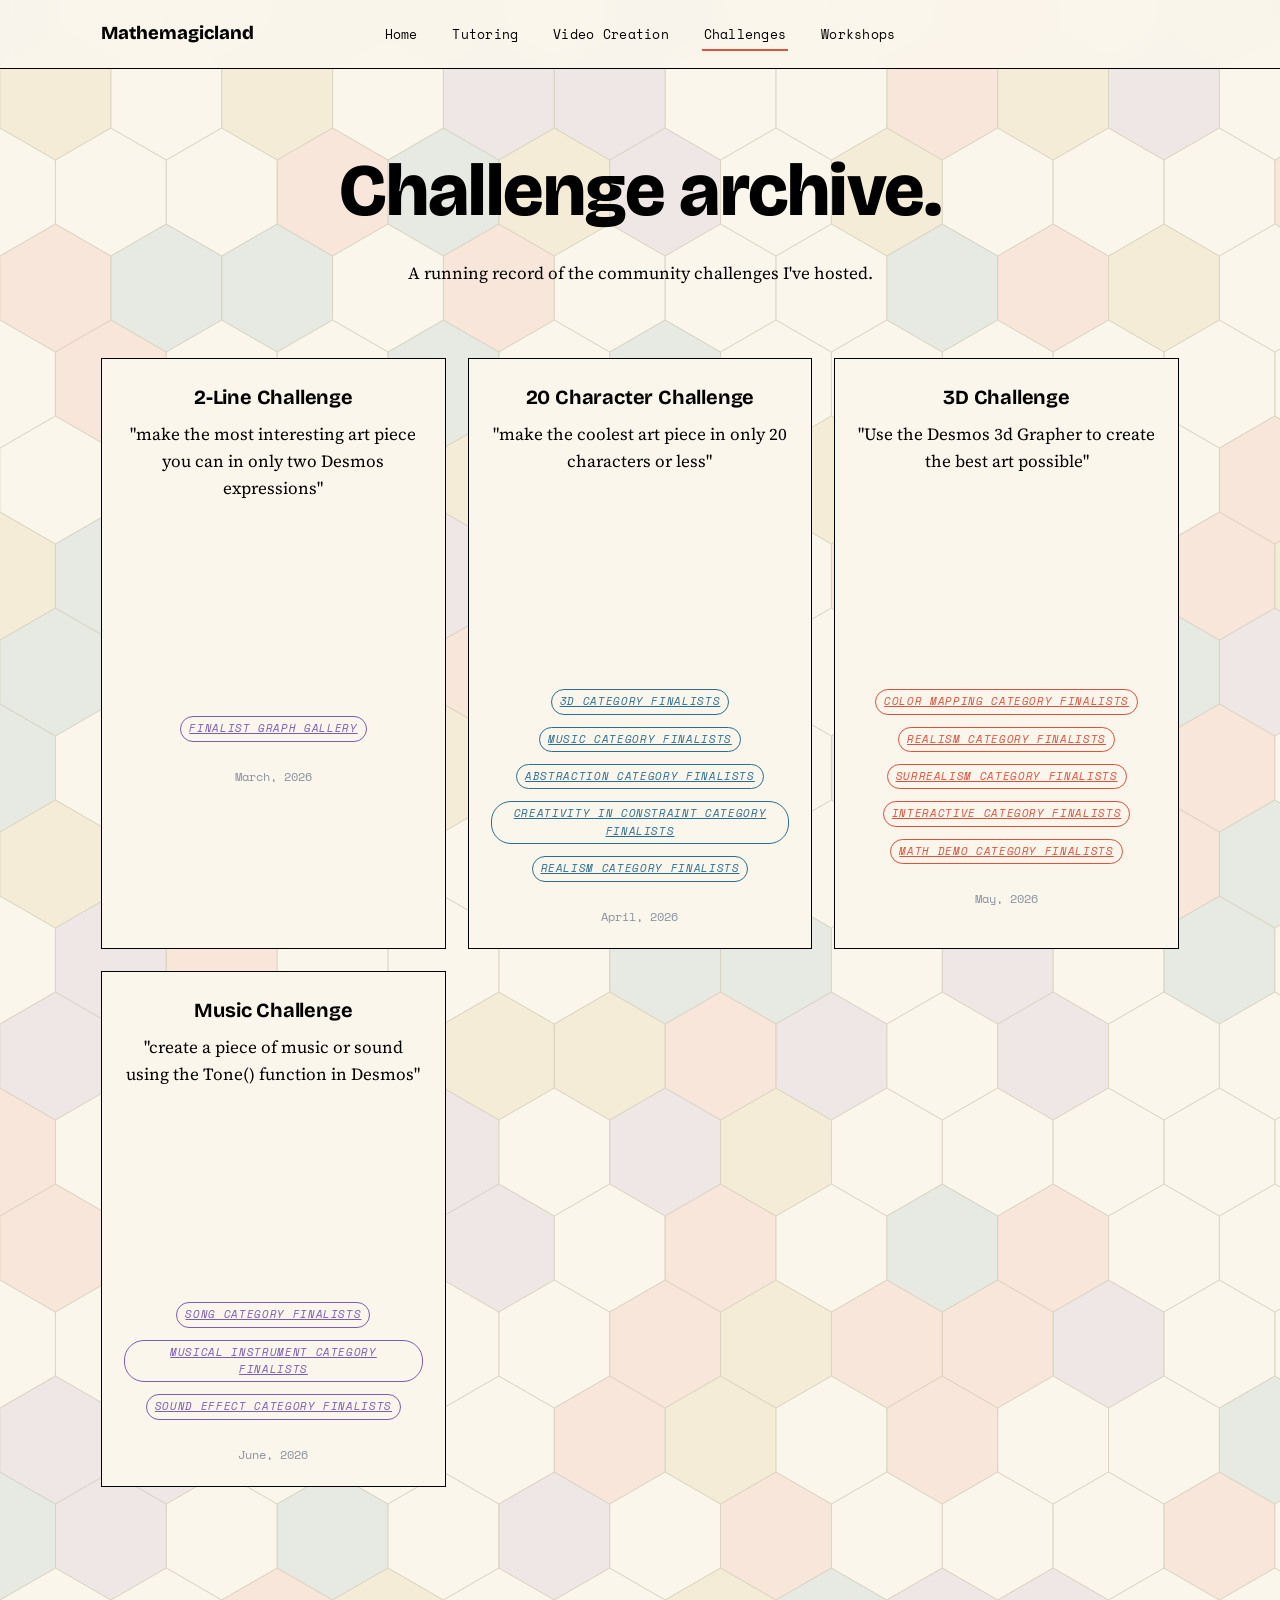
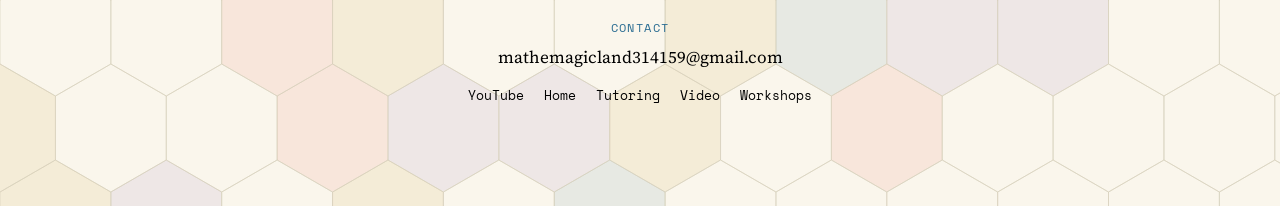
==== challenges.html @ 8447f12d "Update challenges.html" ====
<!DOCTYPE html>
<html lang="en">
<head>
<meta charset="UTF-8">
<meta name="viewport" content="width=device-width, initial-scale=1.0">
<title>Challenges — Mathemagicland</title>
<meta name="description" content="An archive of past math/art community challenges from Mathemagicland">
<link rel="stylesheet" href="styles.css">
</head>
<body>

<canvas id="tess-bg" data-pattern="hex" data-refresh="5000"></canvas>

<nav class="site-nav">
  <div class="wrap">
    <a href="index.html" class="brand">Mathemagicland</a>
    <button class="nav-toggle" aria-label="Toggle menu">☰</button>
    <ul class="axis">
      <li><a href="index.html">Home</a></li>
      <li><a href="tutoring.html">Tutoring</a></li>
      <li><a href="video.html">Video Creation</a></li>
      <li><a href="challenges.html" class="current">Challenges</a></li>
      <li><a href="workshops.html">Workshops</a></li>
    </ul>
  </div>
</nav>

<header class="page-head">
  <div class="wrap">
    <h1>Challenge archive.</h1>
    <p class="lede">A running record of the community challenges I've hosted.</p>
  </div>
</header>

<section class="section flush-top">
  <div class="wrap">

  <!--Challenges Below-->

    <div class="card-grid">

      <div class="entry-card both">
            <h3>2-Line Challenge</h3>
            <p>"make the most interesting art piece you can in only two Desmos expressions"</p>
            <div class="video-wrap">
                        <iframe src="https://www.youtube.com/embed/YP_yj82X9kw" 
            title="YouTube video player" frameborder="0" allow="accelerometer; autoplay; clipboard-write;
            encrypted-media; gyroscope; picture-in-picture; web-share" referrerpolicy="strict-origin-when-cross-origin" 
                                        allowfullscreen></iframe>
            </div>
        <p></p>
            <span class="tag"><a href="https://www.desmos.com/gallery/08b8bf99-3876-432d-94b6-0004c85d20b6"><i>finalist graph gallery</i></a></span>
            <span class="date">March, 2026</span>
      </div>

      <div class="entry-card math">
         <h3>20 Character Challenge</h3>
            <p>"make the coolest art piece in only 20 characters or less"</p>
            <div class="video-wrap">
                       <iframe src="https://www.youtube.com/embed/cPri7Gv6X_w" title="YouTube video player" frameborder="0" 
                         allow="accelerometer; autoplay; clipboard-write; encrypted-media; gyroscope; picture-in-picture; web-share" referrerpolicy="strict-origin-when-cross-origin" allowfullscreen></iframe>
            </div>
        <p></p>
            <span class="tag"><a href="https://www.desmos.com/gallery/427d6b84-806f-45e0-b39b-6c33a992835c"><i>3D Category Finalists</i></a></span>
        <span class="tag"><a href="https://www.desmos.com/gallery/54435933-4370-4e3a-8f76-04eab42cde30"><i>Music Category Finalists</i></a></span>
        <span class="tag"><a href="https://www.desmos.com/gallery/c8a64727-065f-4803-8e3b-3153d8072898"><i>Abstraction Category Finalists</i></a></span>
        <span class="tag"><a href="https://www.desmos.com/gallery/799be42c-d607-4fb6-b92b-c40622599358"><i>Creativity in Constraint Category Finalists</i></a></span>
        <span class="tag"><a href="https://www.desmos.com/gallery/b06c77b8-6867-4b2b-9108-06a1726b68d6"><i>Realism Category Finalists</i></a></span>
            <span class="date">April, 2026</span>
      </div>

      <div class="entry-card art">
       <h3>3D Challenge</h3>
            <p>"Use the Desmos 3d Grapher to create the best art possible"</p>
            <div class="video-wrap">
                       <iframe src="https://youtube.com/embed/MHpWMYcDH28" title="YouTube video player" frameborder="0" 
                         allow="accelerometer; autoplay; clipboard-write; encrypted-media; gyroscope; picture-in-picture; web-share" referrerpolicy="strict-origin-when-cross-origin" allowfullscreen></iframe>
            </div>
        <p></p>
            <span class="tag"><a href="https://www.desmos.com/gallery/3be7f4eb-bb11-43cf-bf9e-919743e15bd7"><i>Color Mapping Category Finalists</i></a></span>
        <span class="tag"><a href="https://www.desmos.com/gallery/ea9c82d2-cd48-4a79-9981-7f6c39a835a6"><i>Realism Category Finalists</i></a></span>
        <span class="tag"><a href="https://www.desmos.com/gallery/3a5a3919-6522-4514-af4d-6afd0338c0b8"><i>Surrealism Category Finalists</i></a></span>
        <span class="tag"><a href="https://www.desmos.com/gallery/a3e279d8-af18-4db0-a04d-f477d5e6a93b"><i>Interactive Category Finalists</i></a></span>
        <span class="tag"><a href="https://www.desmos.com/gallery/a13056d3-f1ac-40cd-92a3-825a06f16737"><i>Math Demo Category Finalists</i></a></span>
            <span class="date">May, 2026</span>

    </div>

          <div class="entry-card both">
            <h3>Music Challenge</h3>
            <p>"create a piece of music or sound using the Tone() function in Desmos"</p>
            <div class="video-wrap">
                        <iframe src="https://www.youtube.com/embed/trtC9TdVxsM" 
            title="YouTube video player" frameborder="0" allow="accelerometer; autoplay; clipboard-write;
            encrypted-media; gyroscope; picture-in-picture; web-share" referrerpolicy="strict-origin-when-cross-origin" 
                                        allowfullscreen></iframe>
            </div>
        <p></p>
            <span class="tag"><a href="https://www.desmos.com/gallery/4208356a-27d0-4092-a3fc-07f4e324a630"><i>Song Category Finalists</i></a></span>
        <span class="tag"><a href="https://www.desmos.com/gallery/365424d6-adcf-49f4-8053-2f6194c1eaa9"><i>Musical Instrument Category Finalists</i></a></span>
        <span class="tag"><a href="https://www.desmos.com/gallery/6a4d8ec9-4137-49db-829f-199ef13c4322"><i>Sound Effect Category Finalists</i></a></span>
            <span class="date">June, 2026</span>
      </div>

      
  </div>
</section>

<footer>
  <div class="wrap footer-row">
    <div>
      <span class="label">Contact</span>
      <a href="mailto:mathemagicland314159@gmail.com">mathemagicland314159@gmail.com</a>
    </div>
    <div class="foot-links">
      <a href="https://www.youtube.com/@mathemagicland" target="_blank" rel="noopener">YouTube</a>
      <a href="index.html">Home</a>
      <a href="tutoring.html">Tutoring</a>
      <a href="video.html">Video</a>
      <a href="workshops.html">Workshops</a>
    </div>
  </div>
</footer>

<script src="script.js"></script>
</body>
</html>
---- styles.css ----
@import url('https://fonts.googleapis.com/css2?family=Bricolage+Grotesque:opsz,wght@12..96,400..800&family=Source+Serif+4:ital,opsz,wght@0,8..60,400..600;1,8..60,400..600&family=Space+Mono:wght@400;700&display=swap');

:root{
  --paper:      #FAF6EC;
  --paper-dim:  #F2ECDD;
  --grid:       #D8D2BE;
  --grid-soft:  #E7E1CE;
  --ink:        #000000;
  --ink-soft:   #000000;
  --ink-faint:  #8A93A0;

  --curve-red:   #E0503C;
  --curve-blue:  #2C6E93;
  --curve-gold:  #C6941F;
  --curve-violet:#7C5CB4;

  --display: 'Bricolage Grotesque', system-ui, sans-serif;
  --body:    'Source Serif 4', Georgia, serif;
  --mono:    'Space Mono', ui-monospace, monospace;

  --max-w: 1180px;
  --radius: 3px;
}

*{ box-sizing: border-box; }
html{ scroll-behavior: smooth; }

body{
  margin: 0;
  background: var(--paper);
  color: var(--ink);
  font-family: var(--body);
  font-size: 17px;
  line-height: 1.6;
  -webkit-font-smoothing: antialiased;
  text-align: center;
  position: relative;
}

/* Tessellation canvas: drawn by script.js, sits behind all content,
   scrolls with the page, covers the full document height. */
#tess-bg{
  position: absolute;
  top: 0; left: 0;
  width: 100%;
  z-index: 0;
  pointer-events: none;
  display: block;
}

body > *:not(#tess-bg){
  position: relative;
}

img{ max-width:100%; display:block; margin-left:auto; margin-right:auto; }
a{ color: inherit; }

::selection{ background: var(--curve-gold); color: var(--paper); }

:focus-visible{
  outline: 2.5px solid var(--curve-blue);
  outline-offset: 3px;
}

h1,h2,h3{
  font-family: var(--display);
  font-weight: 700;
  letter-spacing: -0.01em;
  margin: 0 0 0.4em;
  color: var(--ink);
}

h1{ font-size: clamp(2.6rem, 6vw, 4.6rem); font-weight: 800; line-height: 1.05; }
h2{ font-size: clamp(1.7rem, 3.4vw, 2.5rem); }
h3{ font-size: 1.25rem; }

p{ margin: 0 auto 1em; color: var(--ink-soft); max-width: 62ch; }

.label{
  font-family: var(--mono);
  font-size: 0.72rem;
  letter-spacing: 0.12em;
  text-transform: uppercase;
  color: var(--curve-blue);
}

.wrap{
  max-width: var(--max-w);
  margin: 0 auto;
  padding: 0 clamp(20px, 4vw, 56px);
}

/* ---------- Nav ---------- */

.site-nav{
  position: sticky;
  top: 0;
  z-index: 20;
  background: rgba(250,246,236,0.92);
  backdrop-filter: blur(6px);
  border-bottom: 1.5px solid var(--ink);
}

.site-nav .wrap{
  display: flex;
  align-items: center;
  justify-content: center;
  gap: 40px;
  height: 68px;
  position: relative;
}

.brand{
  font-family: var(--display);
  font-weight: 800;
  font-size: 1.15rem;
  text-decoration: none;
  color: var(--ink);
  position: absolute;
  left: clamp(20px, 4vw, 56px);
}

.axis{
  display: flex;
  align-items: center;
  justify-content: center;
  gap: clamp(14px, 2.4vw, 34px);
  list-style: none;
  margin: 0; padding: 0;
}

.axis li{ position: relative; }

.axis a{
  text-decoration: none;
  font-family: var(--mono);
  font-size: 0.82rem;
  letter-spacing: 0.02em;
  color: var(--ink-soft);
  padding: 6px 2px;
  position: relative;
}
.axis a::before{
  content: "";
  position: absolute;
  left: 0; right: 0; bottom: -1px;
  height: 2px;
  background: var(--curve-red);
  transform: scaleX(0);
  transform-origin: left;
  transition: transform .18s ease;
}
.axis a:hover::before,
.axis a.current::before{ transform: scaleX(1); }
.axis a.current{ color: var(--ink); }

.nav-toggle{ display:none; }

@media (max-width: 720px){
  .site-nav .wrap{ justify-content: flex-end; }
  .axis{
    position: fixed; inset: 68px 0 auto 0;
    background: var(--paper);
    border-bottom: 1.5px solid var(--ink);
    flex-direction: column;
    align-items: center;
    gap: 0;
    padding: 8px clamp(20px,4vw,56px) 18px;
    transform: translateY(-8px);
    opacity: 0;
    pointer-events: none;
    transition: all .18s ease;
  }
  .axis.open{ transform: translateY(0); opacity: 1; pointer-events: auto; }
  .axis li{ width: 100%; padding: 9px 0; border-bottom: 1px dashed var(--grid); }
  .nav-toggle{
    display: block;
    background: none; border: 1.5px solid var(--ink);
    width: 38px; height: 38px; border-radius: var(--radius);
    font-family: var(--mono); font-size: 1rem; cursor: pointer;
  }
}

/* ---------- Hero ---------- */

.hero{
  position: relative;
  padding: clamp(56px, 9vw, 100px) 0 clamp(40px, 6vw, 70px);
}

.hero-grid{
  display: flex;
  flex-direction: column;
  align-items: center;
  gap: 36px;
  max-width: 760px;
  margin: 0 auto;
}

.hero-art{ max-width: 480px; margin: 0 auto; }

.intersect-section{ padding-top: 0; }
.intersect-graph-wrap{
  max-width: 640px;
  margin: 0 auto;
}
.intersect-graph-wrap svg{ width: 100%; height: auto; }

.hero .eyebrow{
  display: inline-block;
  font-family: var(--mono);
  font-size: 0.78rem;
  color: var(--curve-red);
  margin-bottom: 16px;
}

.hero p.lede{
  font-size: 1.15rem;
  margin-top: 6px;
  color: var(--ink);
  font-weight: 500;
}

.hero-actions{
  display: flex; gap: 14px; flex-wrap: wrap;
  justify-content: center;
  margin-top: 12px;
}

/* ---------- Buttons ---------- */

.btn{
  font-family: var(--mono);
  font-size: 0.85rem;
  text-decoration: none;
  display: inline-flex; align-items: center; gap: 8px;
  padding: 12px 20px;
  border-radius: var(--radius);
  border: 1.5px solid var(--ink);
  color: var(--ink);
  transition: transform .12s ease, background .12s ease, color .12s ease;
  cursor: pointer;
  background: var(--paper);
}
.btn:hover{ transform: translateY(-2px); }

.btn-solid{ background: var(--ink); color: var(--paper); }
.btn-solid:hover{ background: #0f151d; }

.btn-red{ border-color: var(--curve-red); color: var(--curve-red); }
.btn-red:hover{ background: var(--curve-red); color: var(--paper); }

.btn-blue{ border-color: var(--curve-blue); color: var(--curve-blue); }
.btn-blue:hover{ background: var(--curve-blue); color: var(--paper); }

/* ---------- Plotted section cards (landing) ---------- */

.plot{
  padding: clamp(30px, 5vw, 60px) 0 clamp(60px, 8vw, 100px);
}

.plot-intro{
  display: flex; flex-direction: column; align-items: center;
  gap: 8px; margin-bottom: 34px;
  border-bottom: 1.5px solid var(--ink);
  padding-bottom: 18px;
}

.points{
  display: grid;
  grid-template-columns: repeat(4, 1fr);
  gap: 1.5px;
  background: var(--ink);
  border: 1.5px solid var(--ink);
}

@media (max-width: 980px){ .points{ grid-template-columns: repeat(2,1fr); } }
@media (max-width: 560px){ .points{ grid-template-columns: 1fr; } }

.point{
  background: var(--paper);
  padding: 30px 24px 26px;
  text-decoration: none;
  color: var(--ink);
  position: relative;
  min-height: 240px;
  display: flex;
  flex-direction: column;
  align-items: center;
  text-align: center;
  transition: background .15s ease;
}
.point:hover{ background: var(--paper-dim); }

.point .coord{
  font-family: var(--mono);
  font-size: 0.72rem;
  color: var(--ink-faint);
  margin-bottom: 20px;
}

.point h3{ margin-bottom: 10px; }
.point p{ font-size: 0.95rem; flex-grow: 1; }

.point .go{
  font-family: var(--mono);
  font-size: 0.78rem;
  margin-top: 16px;
  display: inline-flex; align-items: center; gap: 6px;
}
.point .go .arrow{ transition: transform .15s ease; }
.point:hover .go .arrow{ transform: translateX(4px); }

.point.c-red .coord{ color: var(--curve-red); }
.point.c-blue .coord{ color: var(--curve-blue); }
.point.c-gold .coord{ color: var(--curve-gold); }
.point.c-violet .coord{ color: var(--curve-violet); }

/* ---------- Inner page header ---------- */

.page-head{
  padding: clamp(46px, 7vw, 84px) 0 clamp(30px, 4vw, 46px);
}
.page-head .wrap{ max-width: 760px; }
.page-head .eyebrow{ color: var(--curve-blue); }

/* ---------- Content sections ---------- */

.section{
  padding: clamp(40px, 6vw, 72px) 0;
  border-bottom: 1px dashed var(--grid);
}
.section:last-of-type{ border-bottom: none; }


.section-tight{
  padding: 8px 0 28px;
}

.section.flush-top{ padding-top: 8px; }

.two-col{
  display: grid;
  grid-template-columns: 1fr 1fr;
  gap: clamp(30px, 5vw, 70px);
  text-align: center;
}
.two-col > div{ display: flex; flex-direction: column; align-items: center; }
@media (max-width: 820px){ .two-col{ grid-template-columns: 1fr; } }

.tick-list{
  list-style: none; margin: 0; padding: 0;
  max-width: 46ch; width: 100%;
}
.tick-list li{
  padding: 14px 0 14px 26px;
  position: relative;
  color: var(--ink-soft);
  text-align: left;
}
.tick-list li::before{
  content: "•";
  position: absolute; left: 4px; top: 13px;
  font-family: var(--mono);
  color: var(--ink);
}

/* ---------- Form ---------- */

.form-card{
  background: var(--paper-dim);
  border: 1.5px solid var(--ink);
  padding: clamp(24px, 4vw, 38px);
  border-radius: var(--radius);
  width: 100%;
  max-width: 460px;
  text-align: left;
}

.field{ margin-bottom: 20px; }
.field label{
  display:block;
  font-family: var(--mono);
  font-size: 0.75rem;
  letter-spacing: 0.04em;
  text-transform: uppercase;
  color: var(--ink-soft);
  margin-bottom: 7px;
}
.field input,
.field select,
.field textarea{
  width: 100%;
  font-family: var(--body);
  font-size: 1rem;
  color: var(--ink);
  background: var(--paper);
  border: 1.5px solid var(--grid);
  border-radius: var(--radius);
  padding: 11px 13px;
}
.field input:focus,
.field select:focus,
.field textarea:focus{
  border-color: var(--curve-blue);
  outline: none;
}
.field textarea{ min-height: 130px; resize: vertical; }

.form-note{
  font-family: var(--mono);
  font-size: 0.76rem;
  color: var(--ink-faint);
  margin-top: 14px;
}

/* ---------- Challenge / workshop cards ---------- */

.card-grid{
  display: grid;
  grid-template-columns: repeat(auto-fill, minmax(260px, 1fr));
  gap: 22px;
  text-align: center;
}

.video-wrap{
  position: relative;
  width: 100%;
  padding-top: 56.25%;
  margin: 12px auto 0;
  max-width: 92%;
}
.video-wrap iframe{
  position: absolute;
  top: 0; left: 0;
  width: 100%; height: 100%;
  border: 0;
}

.entry-card{
  border: 1.5px solid var(--ink);
  padding: 22px;
  background: var(--paper);
  position: relative;
  display: flex;
  flex-direction: column;
  align-items: center;
}
.entry-card .tag{
  font-family: var(--mono);
  font-size: 0.68rem;
  letter-spacing: 0.06em;
  text-transform: uppercase;
  display: inline-block;
  padding: 3px 8px;
  border: 1px solid currentColor;
  border-radius: 20px;
  margin-bottom: 12px;
}
.entry-card.math .tag{ color: var(--curve-blue); }
.entry-card.art .tag{ color: var(--curve-red); }
.entry-card.both .tag{ color: var(--curve-violet); }

.entry-card .date{
  font-family: var(--mono);
  font-size: 0.72rem;
  color: var(--ink-faint);
  display: block;
  margin-top: 14px;
}

.placeholder-note{
  border: 1.5px dashed var(--ink-faint);
  padding: 20px;
  font-family: var(--mono);
  font-size: 0.85rem;
  color: var(--ink-soft);
  background: var(--paper-dim);
  max-width: 60ch;
  margin: 28px auto 0;
}

/* ---------- Footer ---------- */

footer{
  padding: 40px 0;
  margin-top: 20px;
}
.footer-row{
  display: flex; flex-direction: column; align-items: center;
  gap: 14px;
}
footer .label{ margin-bottom: 6px; display:block; }
footer a{ text-decoration: none; }
footer a:hover{ color: var(--curve-red); }
footer .foot-links{ display: flex; gap: 20px; flex-wrap: wrap; justify-content: center; font-family: var(--mono); font-size: 0.82rem; }
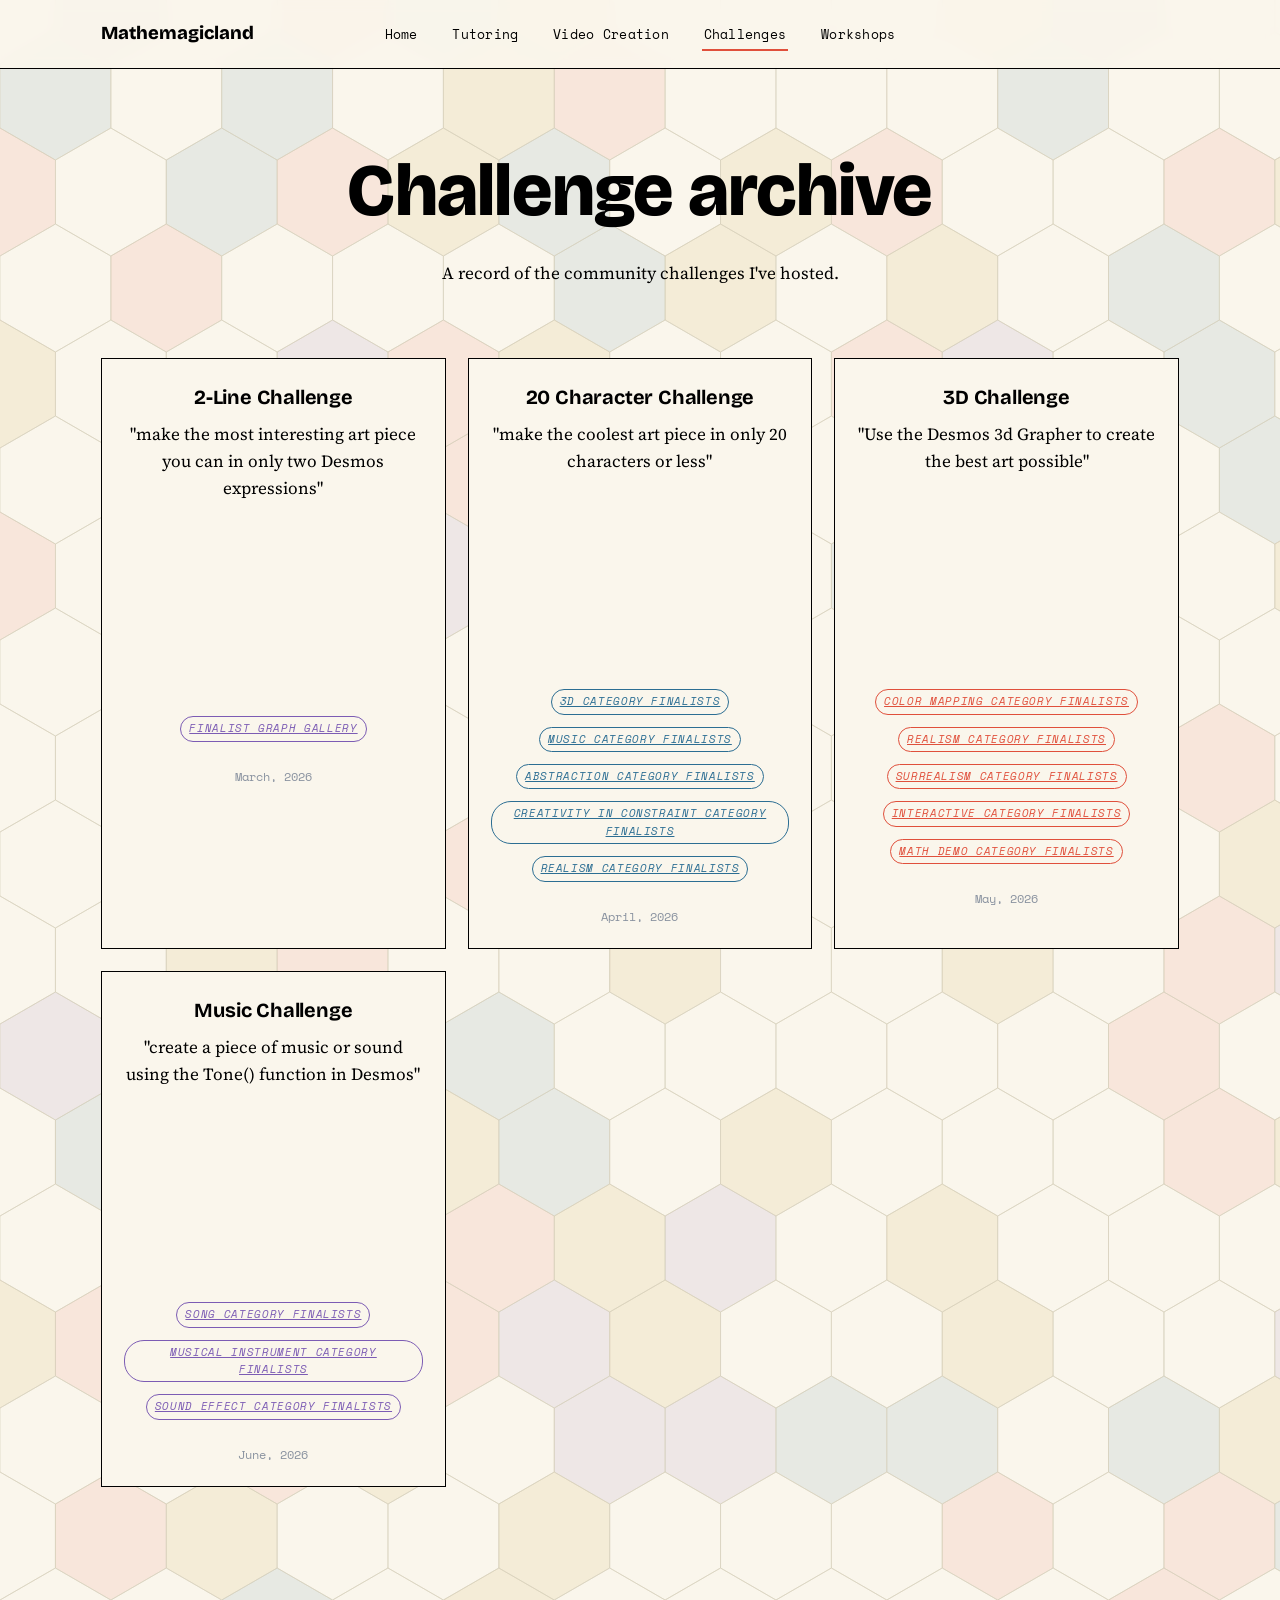
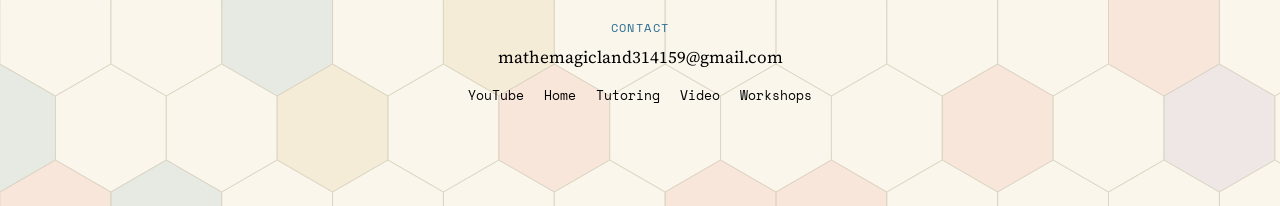
==== commit 4ecc195c: "Update challenges.html" ====
--- a/challenges.html
+++ b/challenges.html
@@ -27,8 +27,8 @@
 
 <header class="page-head">
   <div class="wrap">
-    <h1>Challenge archive.</h1>
-    <p class="lede">A running record of the community challenges I've hosted.</p>
+    <h1>Challenge archive</h1>
+    <p class="lede">A record of the community challenges I've hosted.</p>
   </div>
 </header>
 
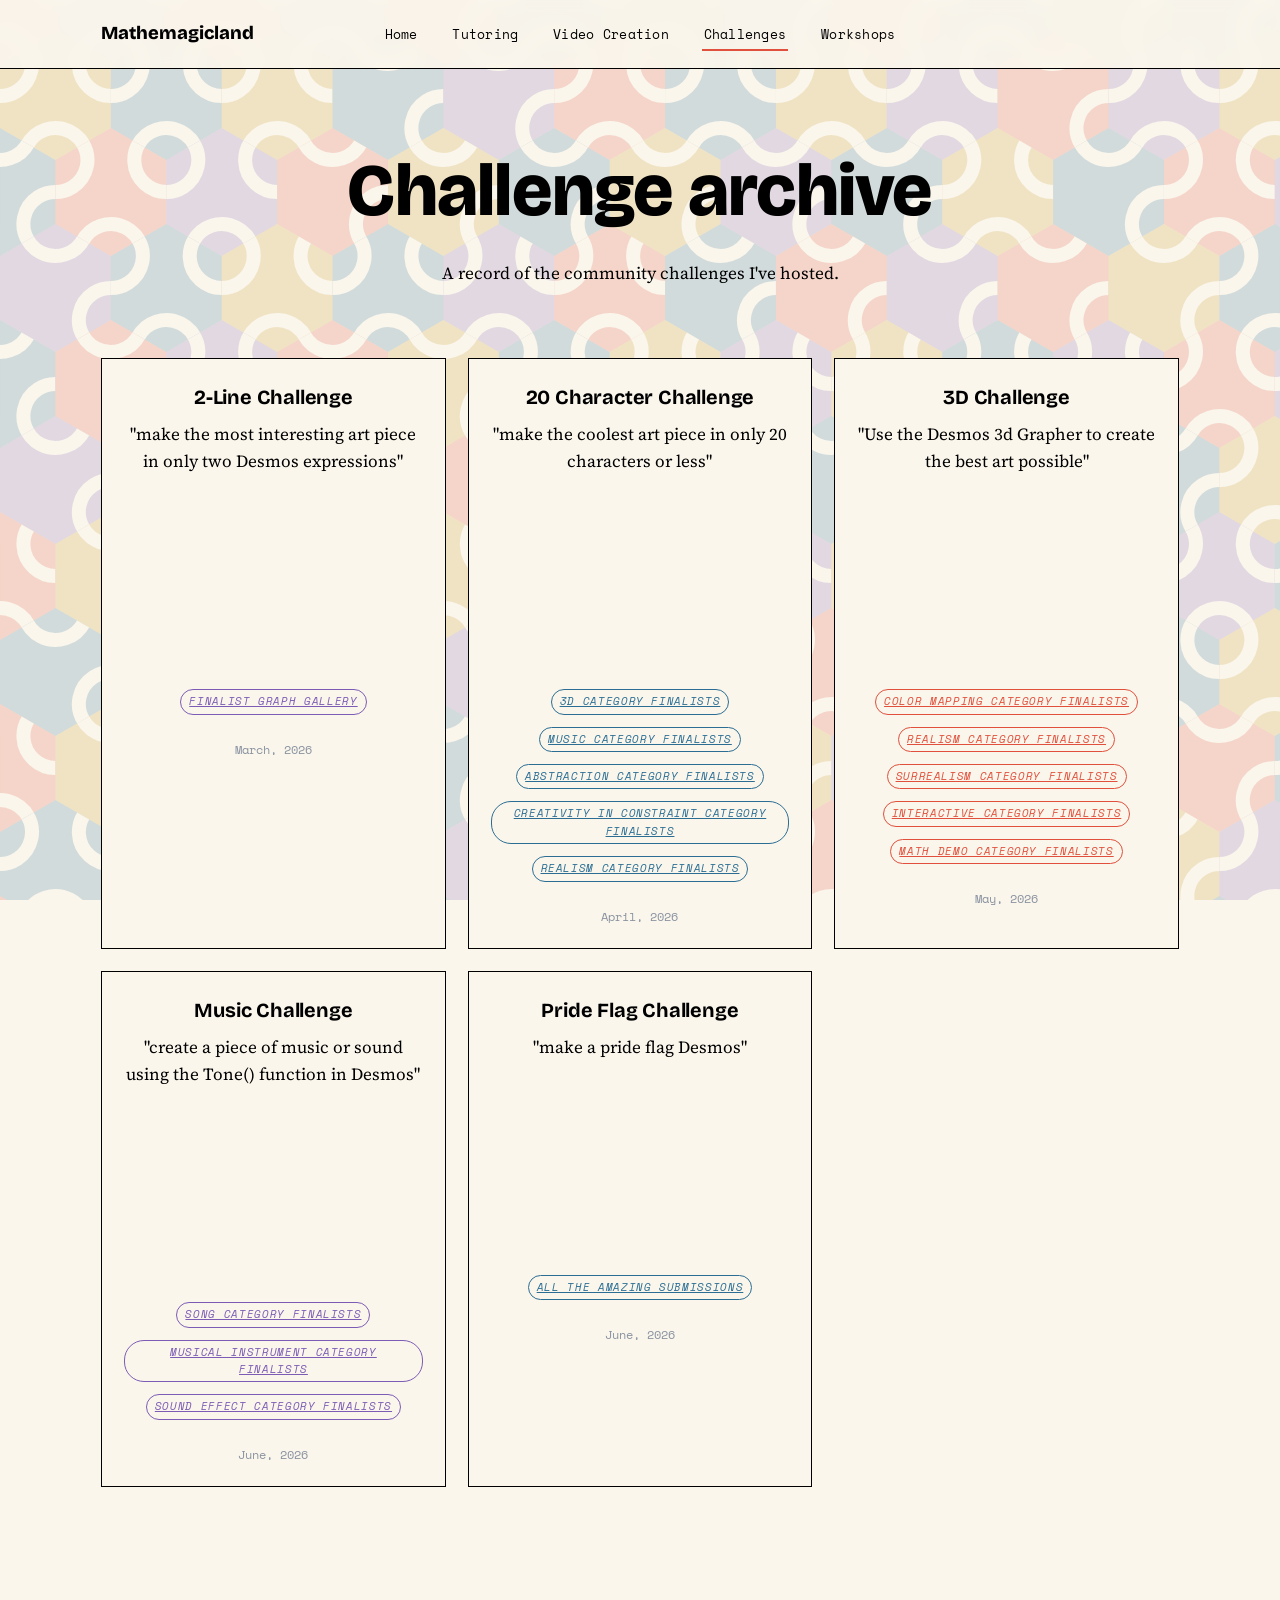
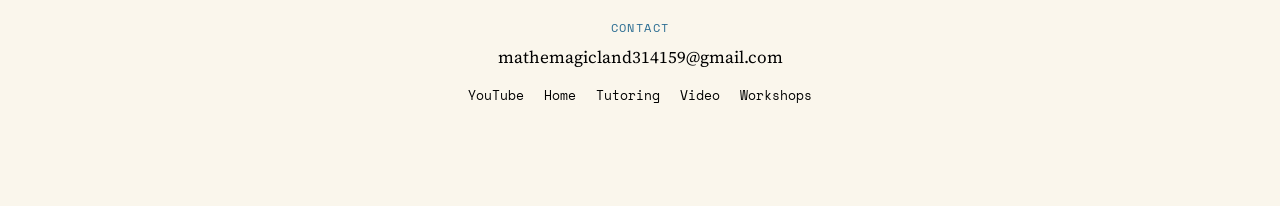
==== commit dea8d2ad: "Update challenges.html" ====
--- a/challenges.html
+++ b/challenges.html
@@ -41,7 +41,7 @@
 
       <div class="entry-card both">
             <h3>2-Line Challenge</h3>
-            <p>"make the most interesting art piece you can in only two Desmos expressions"</p>
+            <p>"make the most interesting art piece in only two Desmos expressions"</p>
             <div class="video-wrap">
                         <iframe src="https://www.youtube.com/embed/YP_yj82X9kw" 
             title="YouTube video player" frameborder="0" allow="accelerometer; autoplay; clipboard-write;
@@ -53,6 +53,8 @@
             <span class="date">March, 2026</span>
       </div>
 
+
+      
       <div class="entry-card math">
          <h3>20 Character Challenge</h3>
             <p>"make the coolest art piece in only 20 characters or less"</p>
@@ -69,6 +71,8 @@
             <span class="date">April, 2026</span>
       </div>
 
+
+      
       <div class="entry-card art">
        <h3>3D Challenge</h3>
             <p>"Use the Desmos 3d Grapher to create the best art possible"</p>
@@ -83,9 +87,10 @@
         <span class="tag"><a href="https://www.desmos.com/gallery/a3e279d8-af18-4db0-a04d-f477d5e6a93b"><i>Interactive Category Finalists</i></a></span>
         <span class="tag"><a href="https://www.desmos.com/gallery/a13056d3-f1ac-40cd-92a3-825a06f16737"><i>Math Demo Category Finalists</i></a></span>
             <span class="date">May, 2026</span>
-
     </div>
 
+
+      
           <div class="entry-card both">
             <h3>Music Challenge</h3>
             <p>"create a piece of music or sound using the Tone() function in Desmos"</p>
@@ -102,6 +107,18 @@
             <span class="date">June, 2026</span>
       </div>
 
+
+   <div class="entry-card math">
+         <h3>Pride Flag Challenge</h3>
+            <p>"make a pride flag Desmos"</p>
+            <div class="video-wrap">
+                       <iframe src="https://www.youtube.com/embed/l_j0rrr5oG0" title="YouTube video player" frameborder="0" 
+                         allow="accelerometer; autoplay; clipboard-write; encrypted-media; gyroscope; picture-in-picture; web-share" referrerpolicy="strict-origin-when-cross-origin" allowfullscreen></iframe>
+            </div>
+        <p></p>
+            <span class="tag"><a href="https://www.desmos.com/gallery/a9fdb071-027d-4b15-a357-69cf0e945198"><i>All the Amazing Submissions</i></a></span>
+            <span class="date">June, 2026</span>
+      </div>
       
   </div>
 </section>
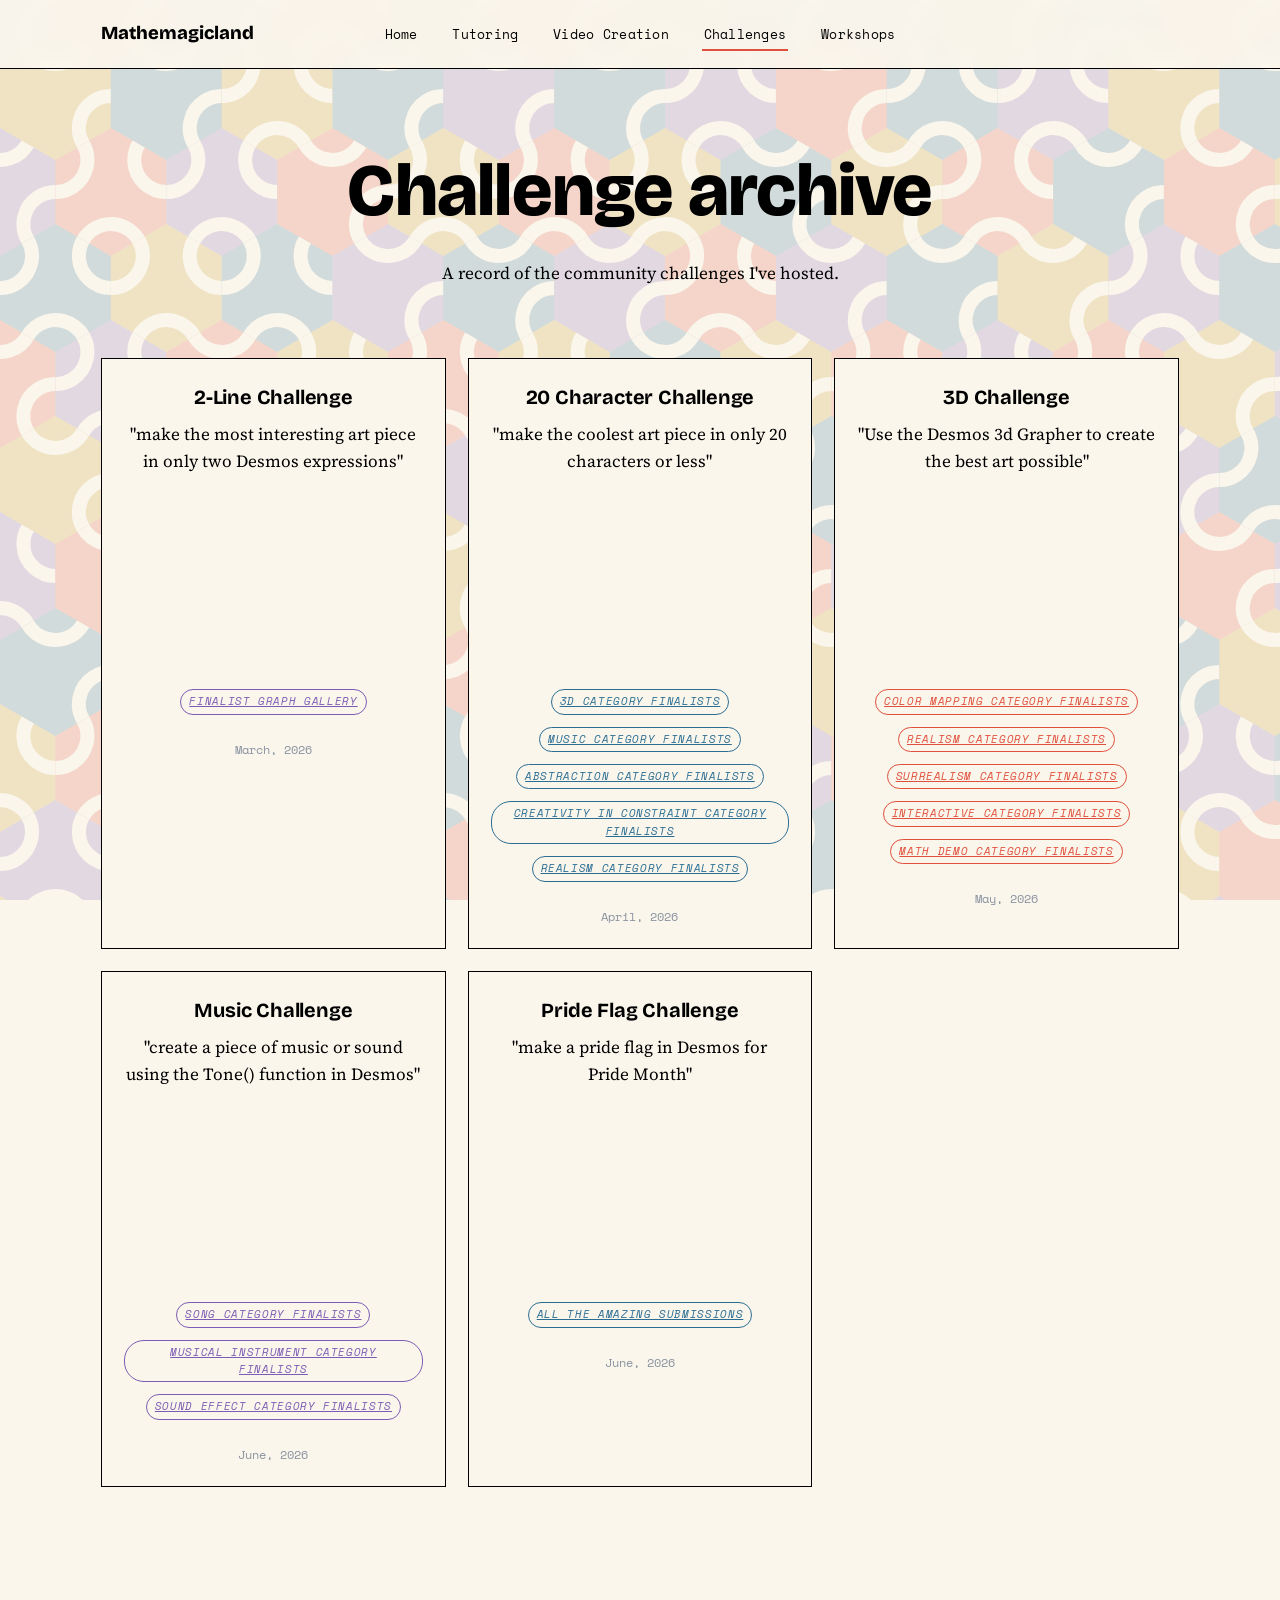
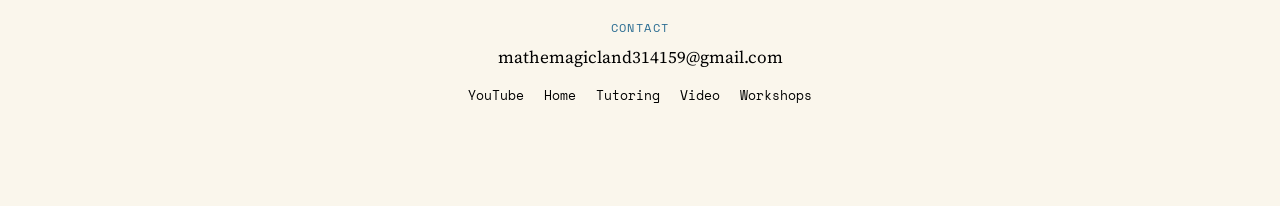
==== commit 408a6737: "Update challenges.html" ====
--- a/challenges.html
+++ b/challenges.html
@@ -110,7 +110,7 @@
 
    <div class="entry-card math">
          <h3>Pride Flag Challenge</h3>
-            <p>"make a pride flag Desmos"</p>
+            <p>"make a pride flag in Desmos for Pride Month"</p>
             <div class="video-wrap">
                        <iframe src="https://www.youtube.com/embed/l_j0rrr5oG0" title="YouTube video player" frameborder="0" 
                          allow="accelerometer; autoplay; clipboard-write; encrypted-media; gyroscope; picture-in-picture; web-share" referrerpolicy="strict-origin-when-cross-origin" allowfullscreen></iframe>
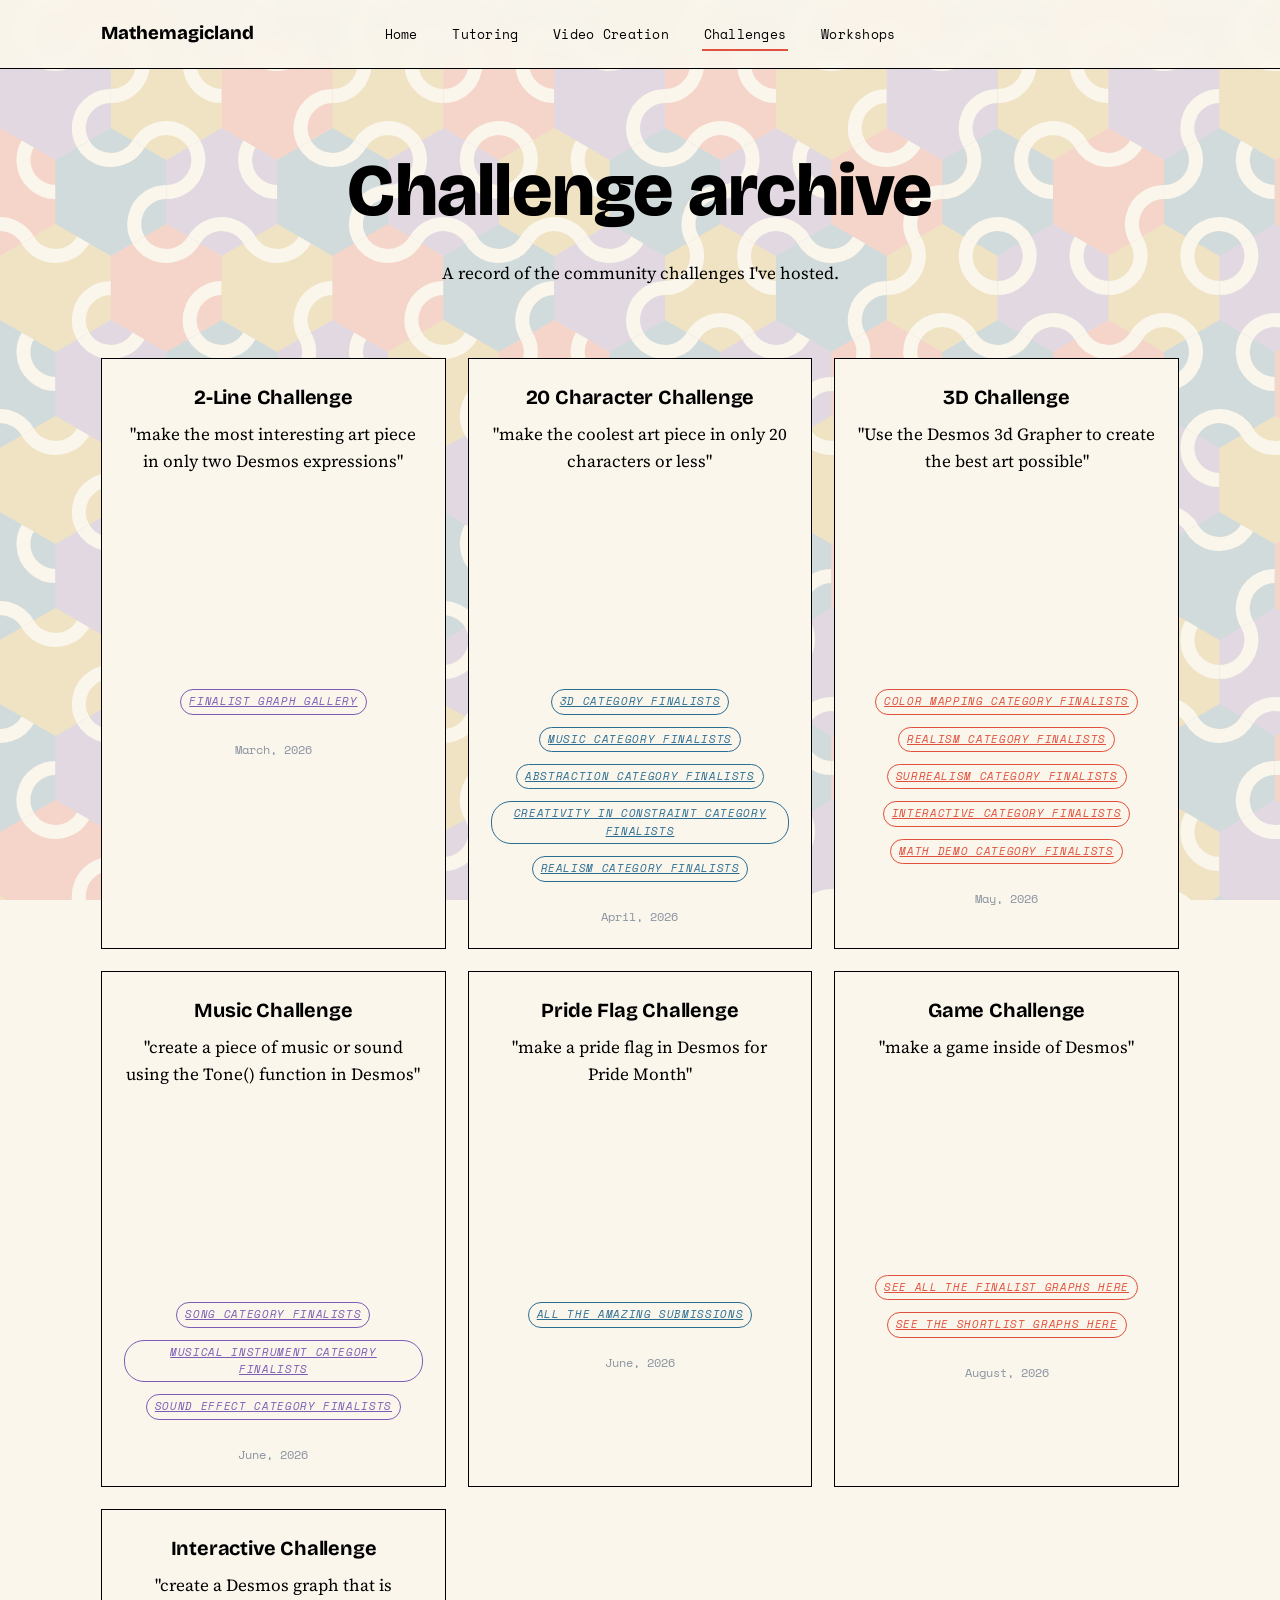
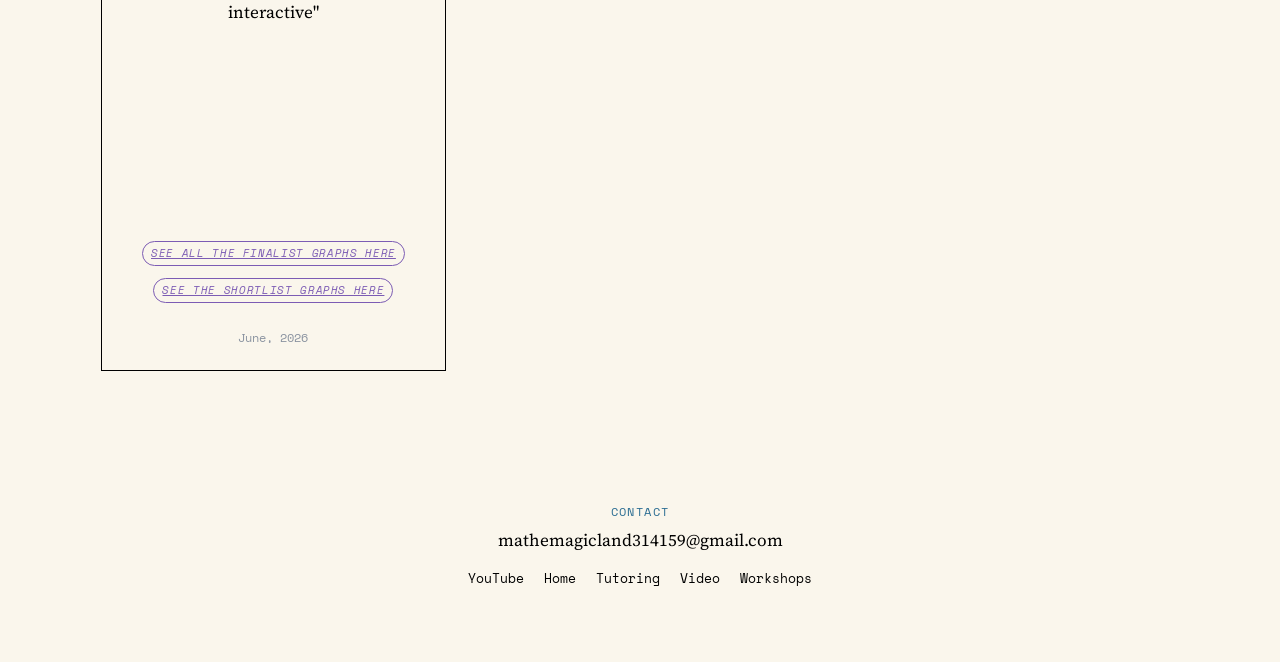
==== commit dd937b32: "Update challenges.html" ====
--- a/challenges.html
+++ b/challenges.html
@@ -119,6 +119,35 @@
             <span class="tag"><a href="https://www.desmos.com/gallery/a9fdb071-027d-4b15-a357-69cf0e945198"><i>All the Amazing Submissions</i></a></span>
             <span class="date">June, 2026</span>
       </div>
+
+      
+      <div class="entry-card art">
+       <h3>Game Challenge</h3>
+            <p>"make a game inside of Desmos"</p>
+            <div class="video-wrap">
+                       <iframe src="https://youtube.com/embed/lP9E-tISkLY" title="YouTube video player" frameborder="0" 
+                         allow="accelerometer; autoplay; clipboard-write; encrypted-media; gyroscope; picture-in-picture; web-share" referrerpolicy="strict-origin-when-cross-origin" allowfullscreen></iframe>
+            </div>
+        <p></p>
+            <span class="tag"><a href="https://www.desmos.com/gallery/67b7e5ae-8802-472f-8844-75a890ec6e60"><i>See all the Finalist graphs here</i></a></span>
+        <span class="tag"><a href="https://www.desmos.com/gallery/bb5a85ee-98a8-4b50-a489-9ef8379a26cb"><i>See the Shortlist graphs here</i></a></span>
+            <span class="date">August, 2026</span>
+    </div>
+
+        <div class="entry-card both">
+            <h3>Interactive Challenge</h3>
+            <p>"create a Desmos graph that is interactive"</p>
+            <div class="video-wrap">
+                        <iframe src="https://www.youtube.com/embed/EhSw_sS4ss0" 
+            title="YouTube video player" frameborder="0" allow="accelerometer; autoplay; clipboard-write;
+            encrypted-media; gyroscope; picture-in-picture; web-share" referrerpolicy="strict-origin-when-cross-origin" 
+                                        allowfullscreen></iframe>
+            </div>
+        <p></p>
+            <span class="tag"><a href="https://www.desmos.com/gallery/057423a9-ca11-4093-9a04-8137a6f90943"><i>See all the Finalist graphs here</i></a></span>
+        <span class="tag"><a href="https://www.desmos.com/gallery/29ec06a2-4ed2-4d02-88ee-1cd2b13fd341"><i>See the Shortlist graphs here</i></a></span>
+            <span class="date">June, 2026</span>
+      </div>
       
   </div>
 </section>
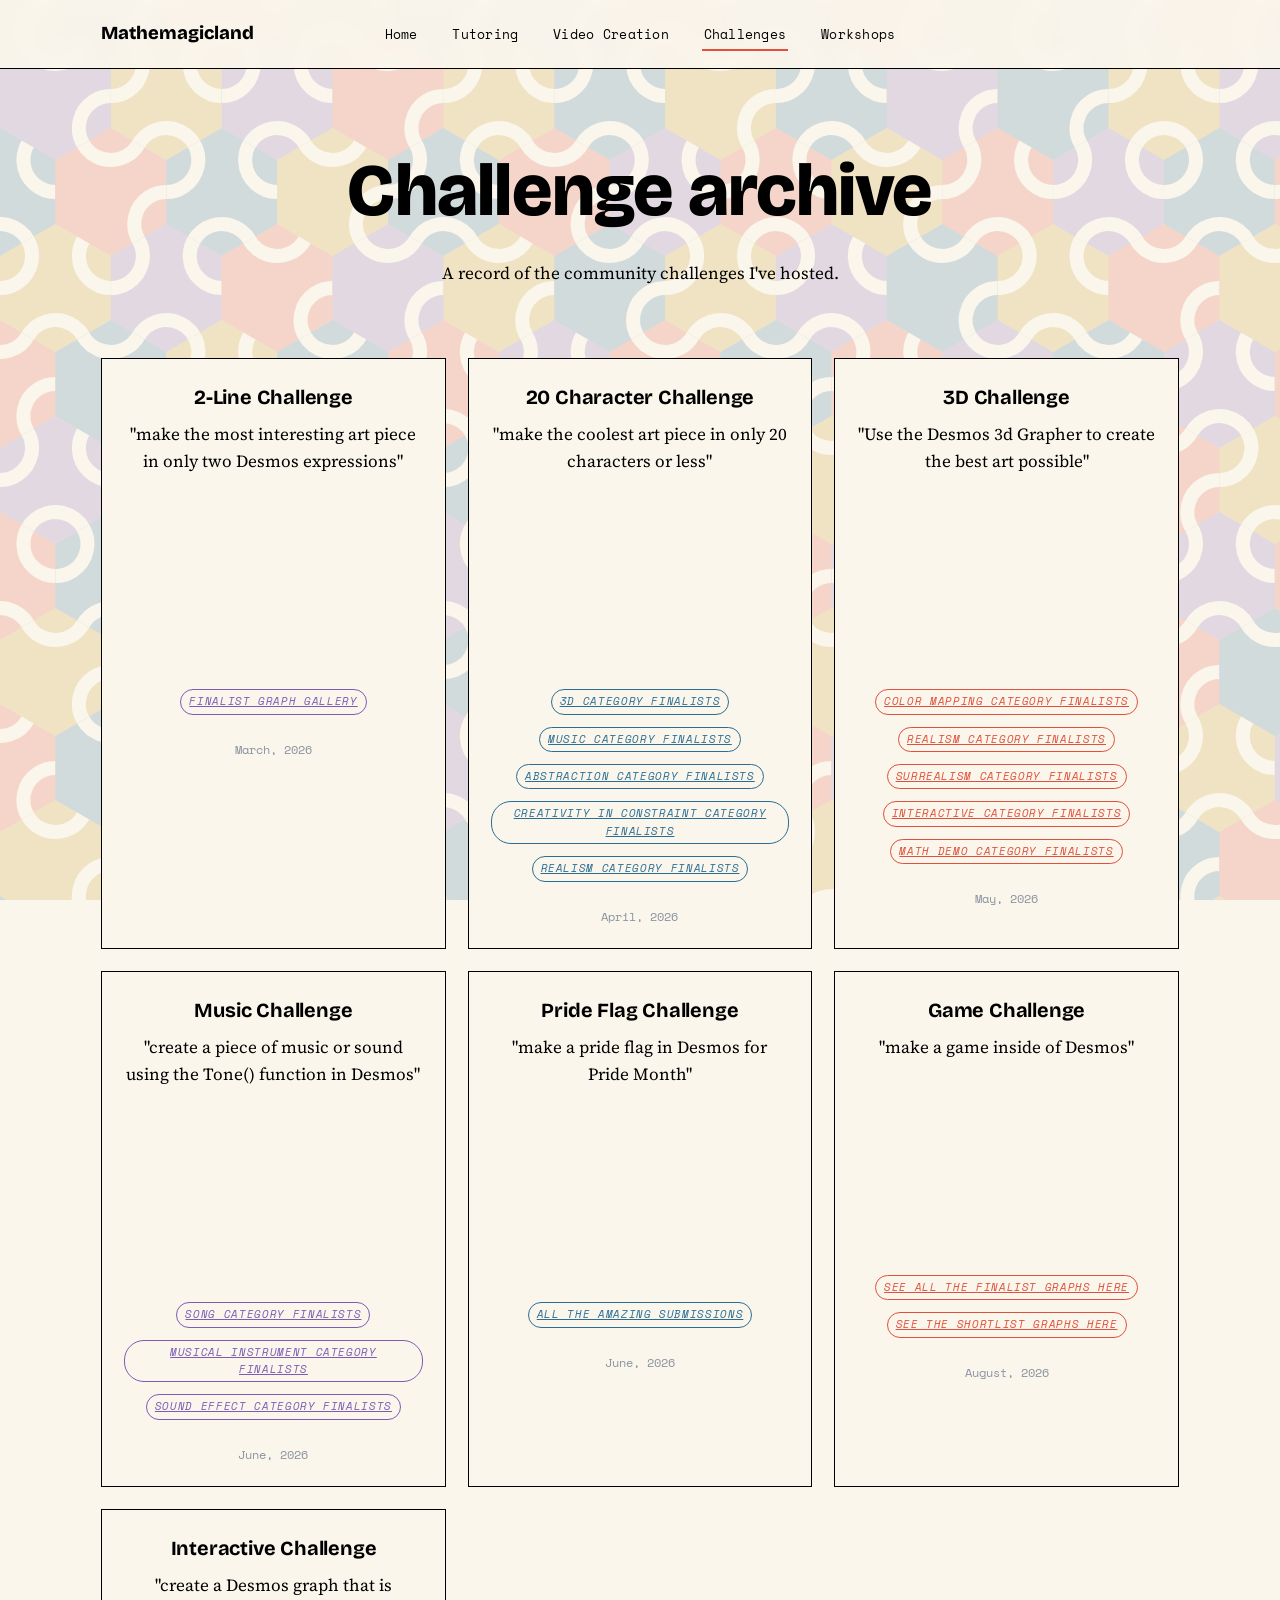
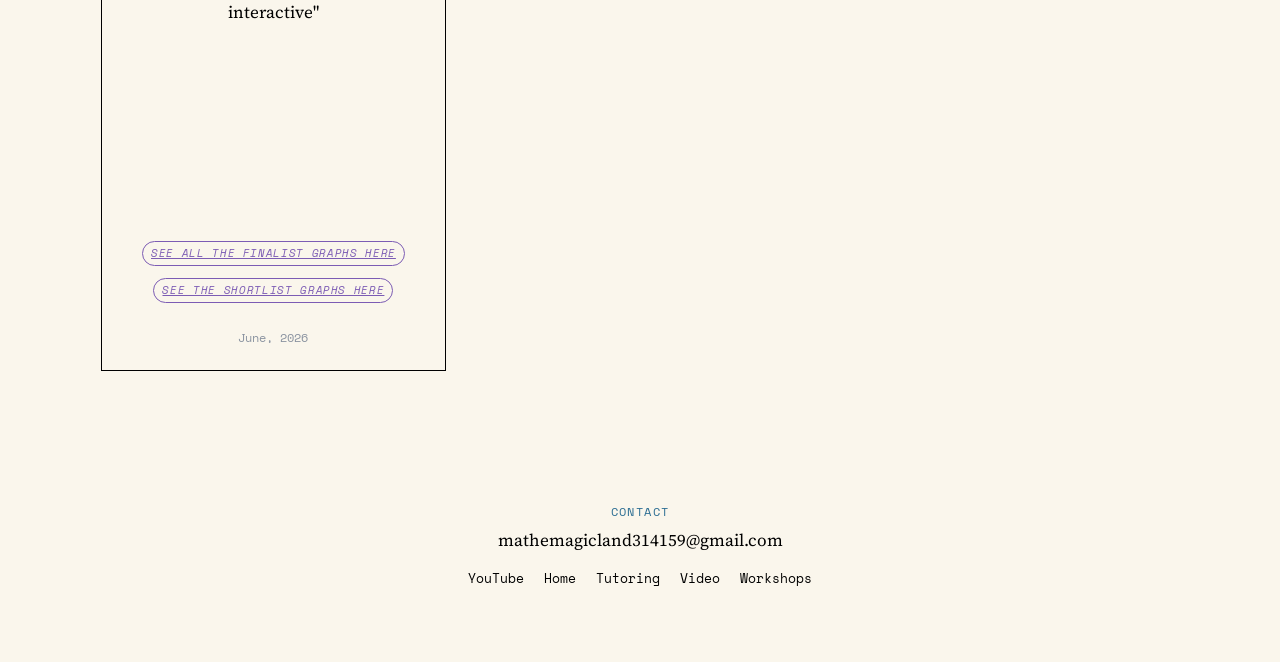
==== commit 304d8e0c: "Update challenges.html" ====
--- a/challenges.html
+++ b/challenges.html
@@ -9,7 +9,7 @@
 </head>
 <body>
 
-<canvas id="tess-bg" data-pattern="hex" data-refresh="5000"></canvas>
+<canvas id="tess-bg" data-pattern="hex"></canvas>
 
 <nav class="site-nav">
   <div class="wrap">
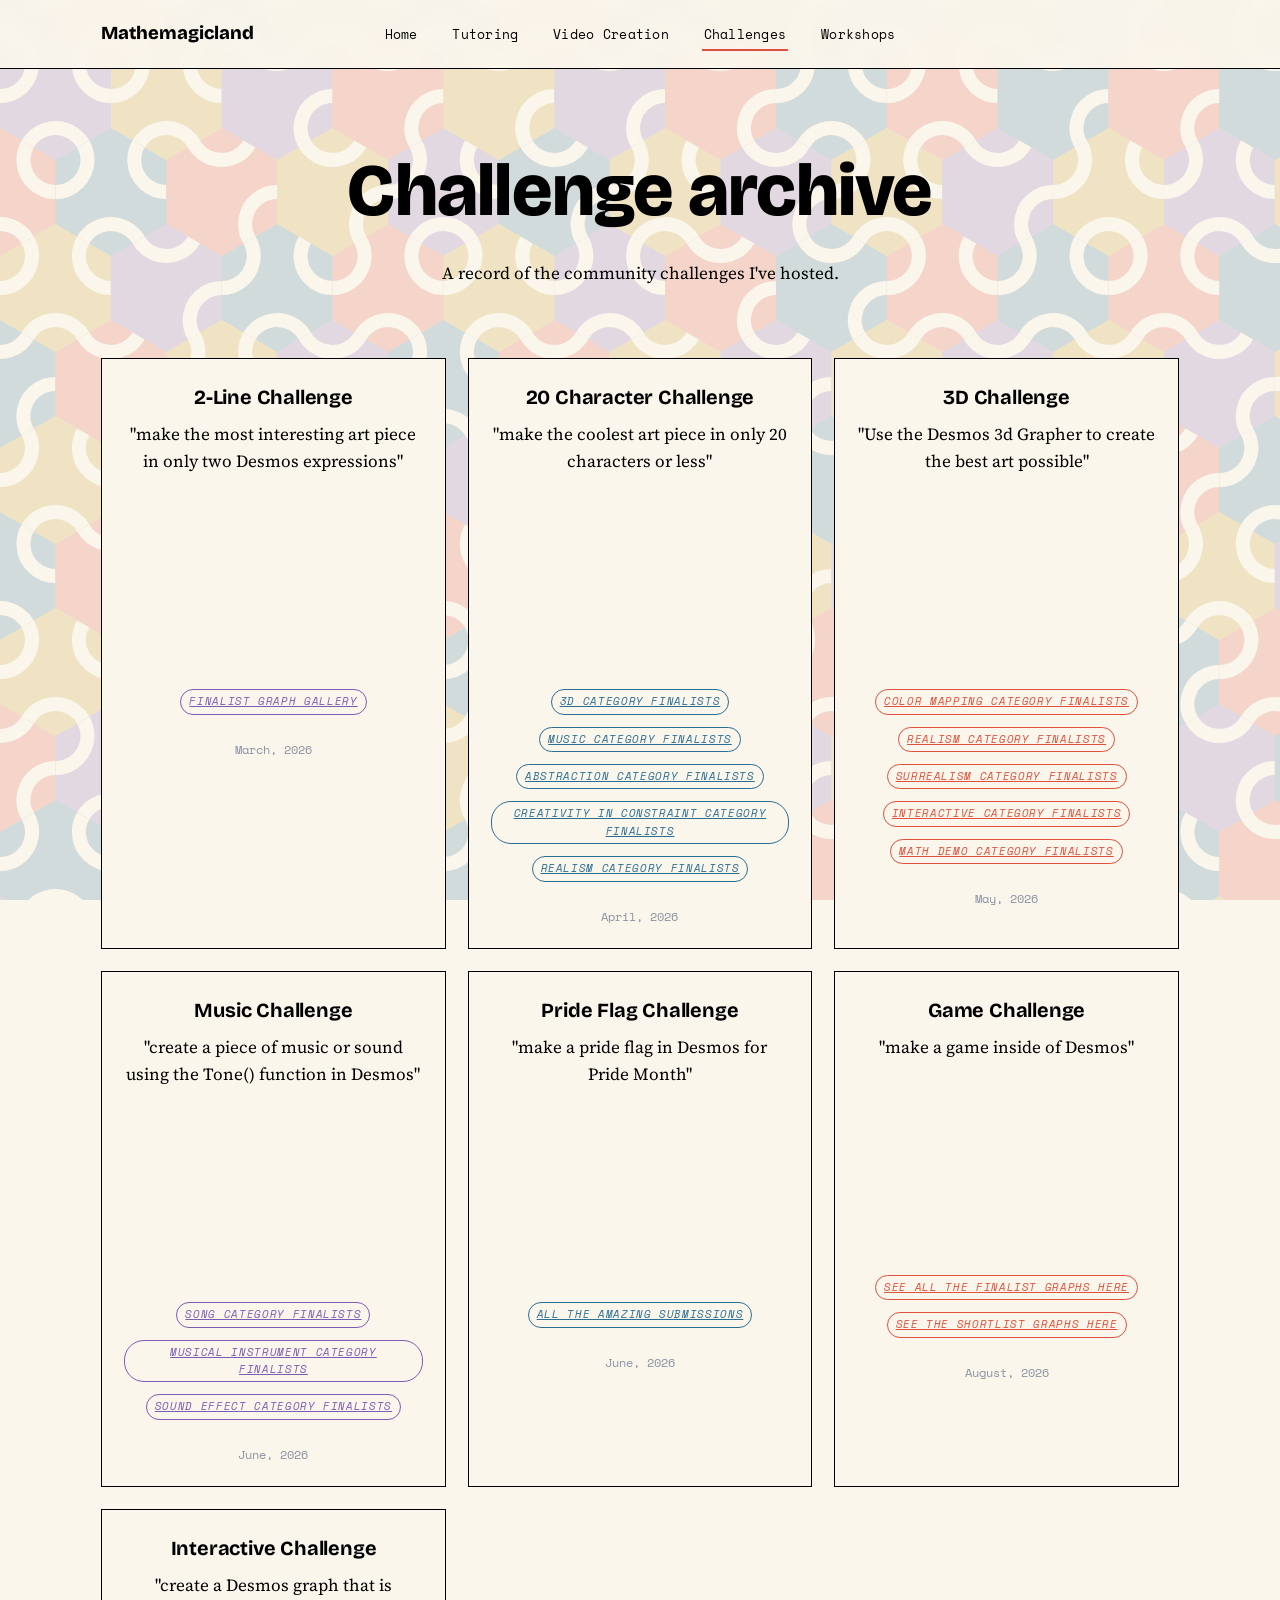
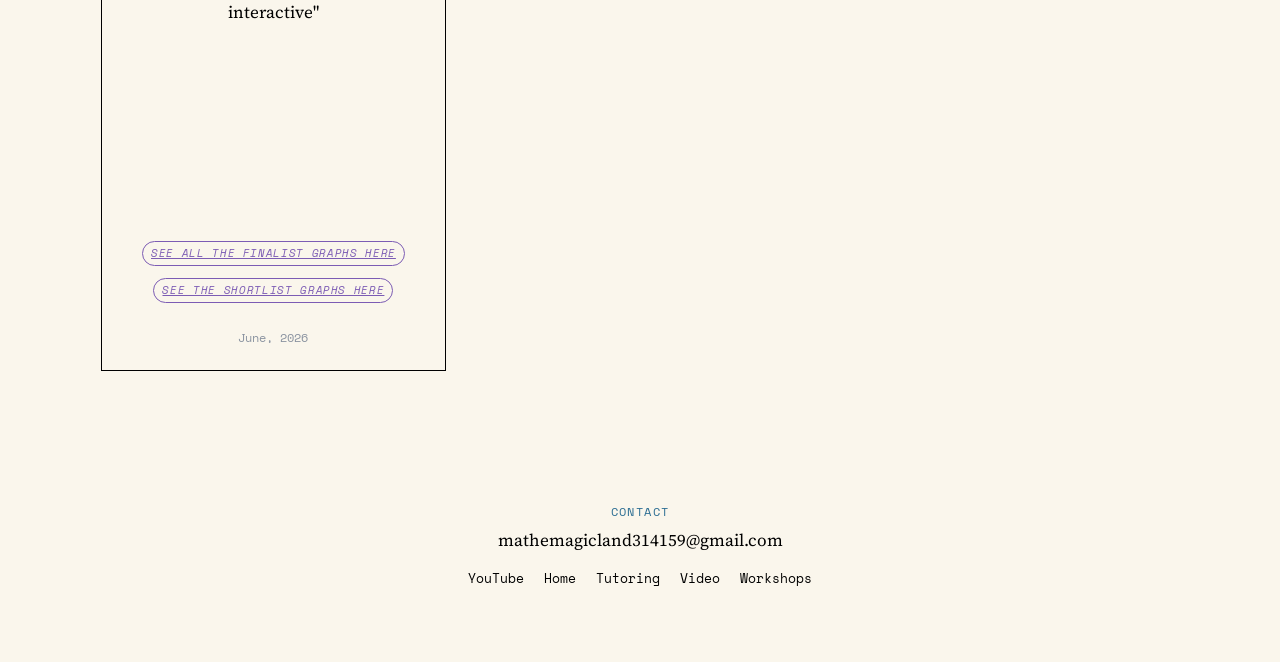
==== commit c817a1ae: "Update challenges.html" ====
--- a/challenges.html
+++ b/challenges.html
@@ -9,7 +9,7 @@
 </head>
 <body>
 
-<canvas id="tess-bg" data-pattern="hex"></canvas>
+<canvas id="tess-bg" data-pattern="hex"> </canvas>
 
 <nav class="site-nav">
   <div class="wrap">
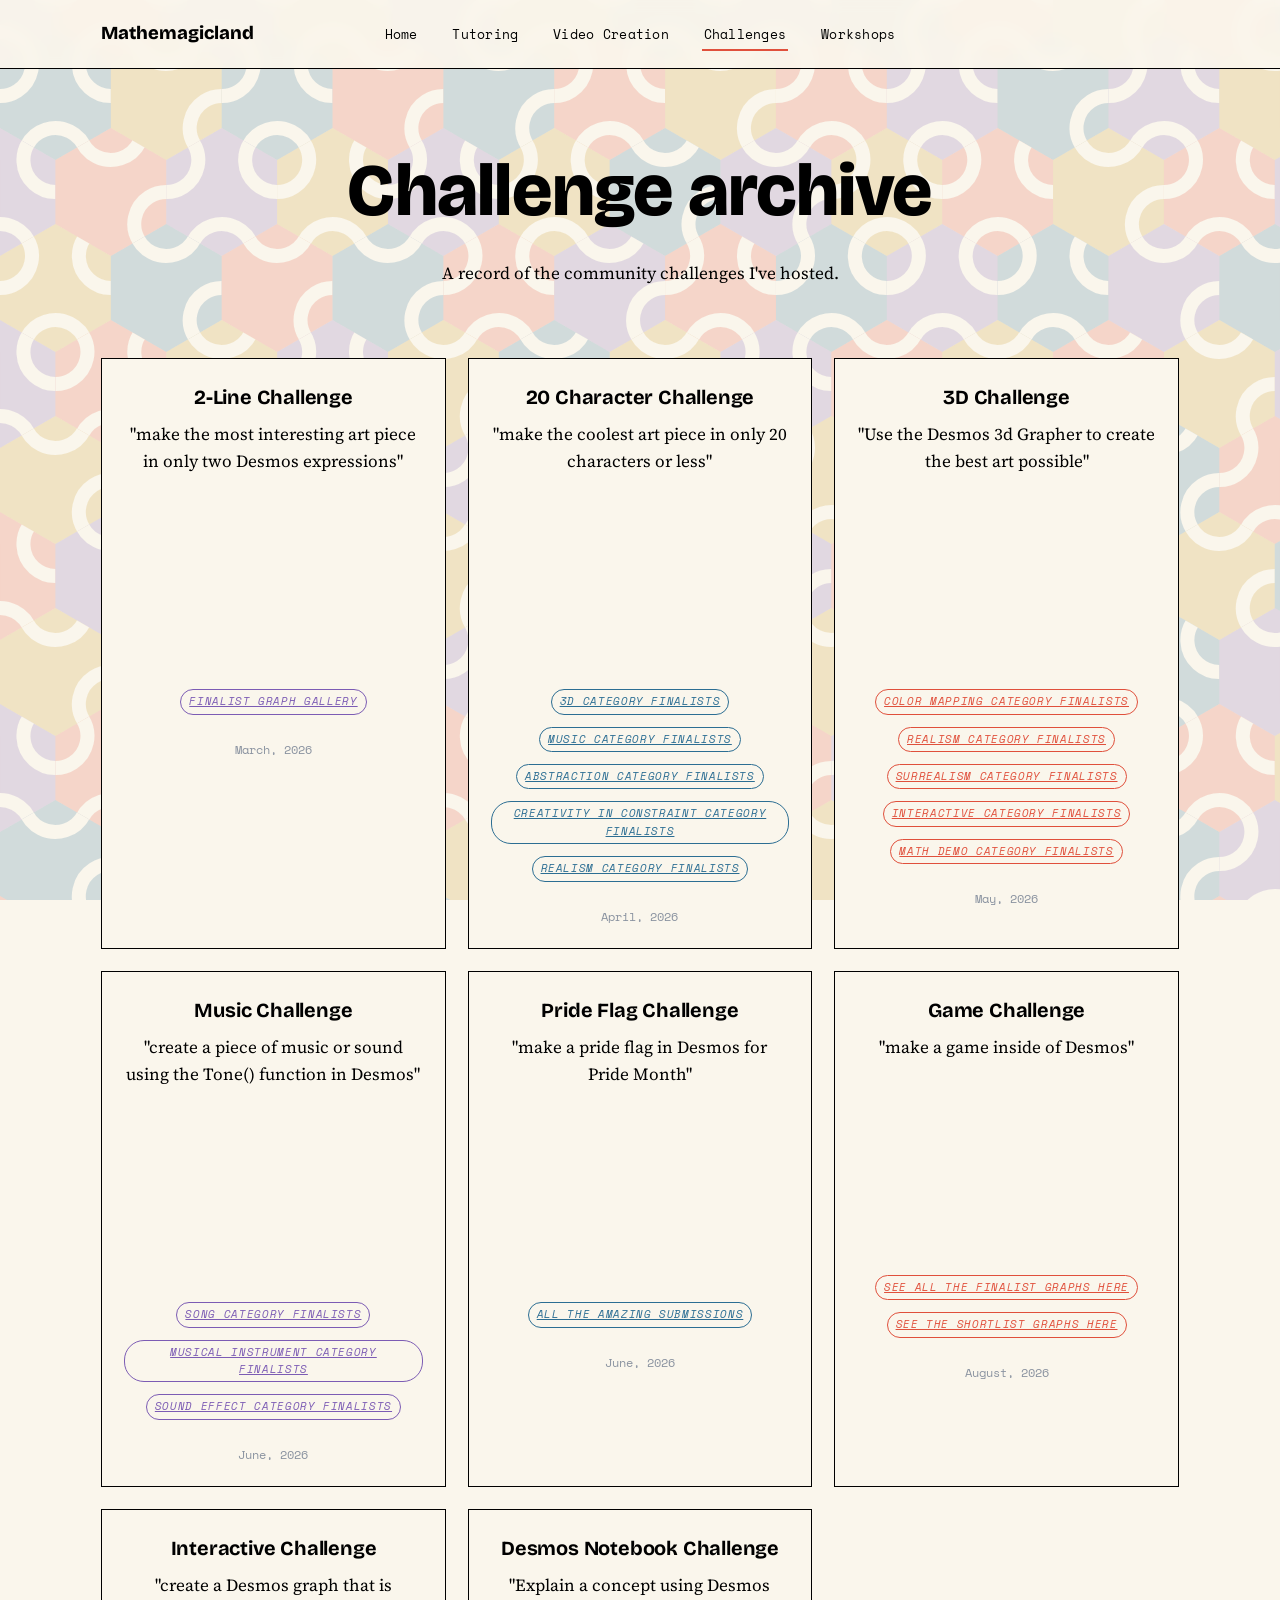
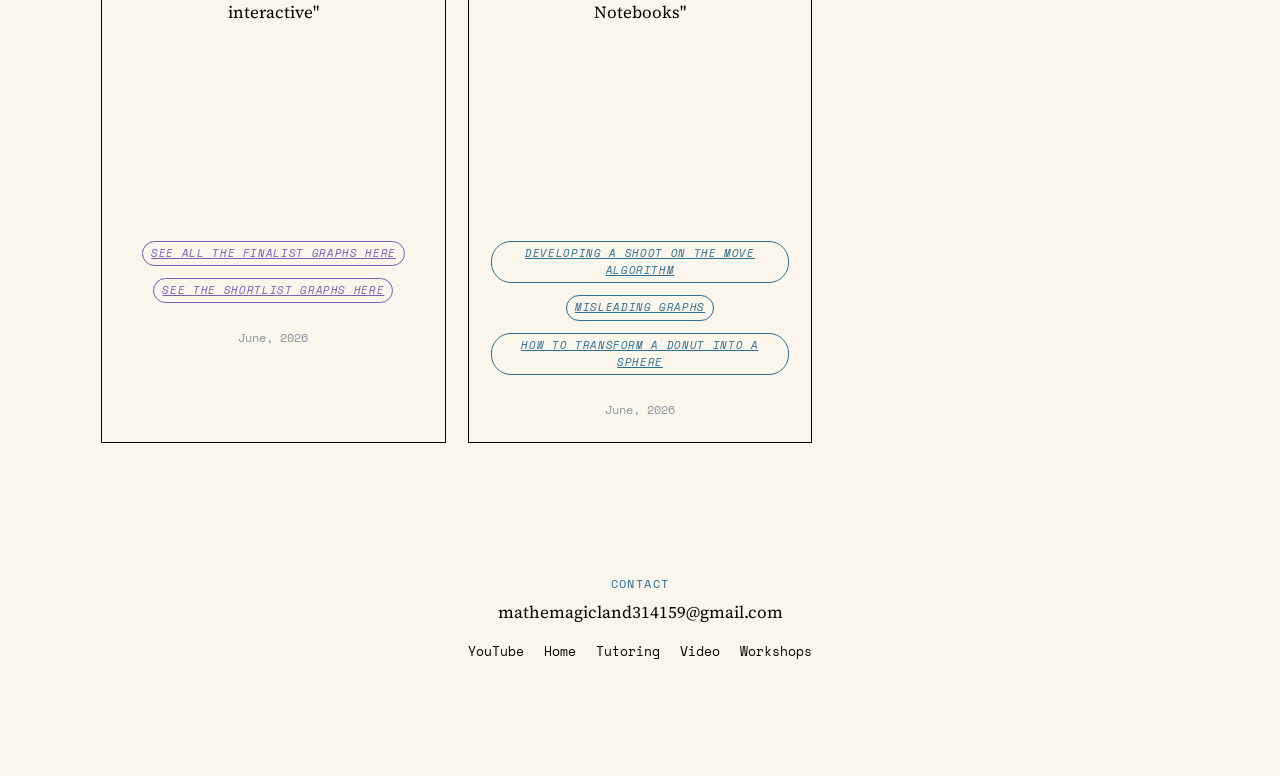
==== commit bc0b2a55: "Update challenges.html" ====
--- a/challenges.html
+++ b/challenges.html
@@ -148,7 +148,23 @@
         <span class="tag"><a href="https://www.desmos.com/gallery/29ec06a2-4ed2-4d02-88ee-1cd2b13fd341"><i>See the Shortlist graphs here</i></a></span>
             <span class="date">June, 2026</span>
       </div>
+
       
+      <div class="entry-card math">
+         <h3>Desmos Notebook Challenge</h3>
+            <p>"Explain a concept using Desmos Notebooks"</p>
+            <div class="video-wrap">
+                       <iframe src="https://www.youtube.com/embed/tztNTOd3M0M" title="YouTube video player" frameborder="0" 
+                         allow="accelerometer; autoplay; clipboard-write; encrypted-media; gyroscope; picture-in-picture; web-share" referrerpolicy="strict-origin-when-cross-origin" allowfullscreen></iframe>
+            </div>
+        <p></p>
+            <span class="tag"><a href="https://www.desmos.com/notebook/5qjf7lsnnp/view"><i>Developing a Shoot on the Move Algorithm</i></a></span>
+        <span class="tag"><a href="https://www.desmos.com/notebook/jhhyywwfss/view"><i>Misleading Graphs</i></a></span>
+        <span class="tag"><a href="https://www.desmos.com/notebook/tvzbdkhhgk/view"><i>How to transform a donut into a sphere</i></a></span>
+            <span class="date">June, 2026</span>
+      </div>
+      
+ <!--Challenges Above-->
   </div>
 </section>
 
